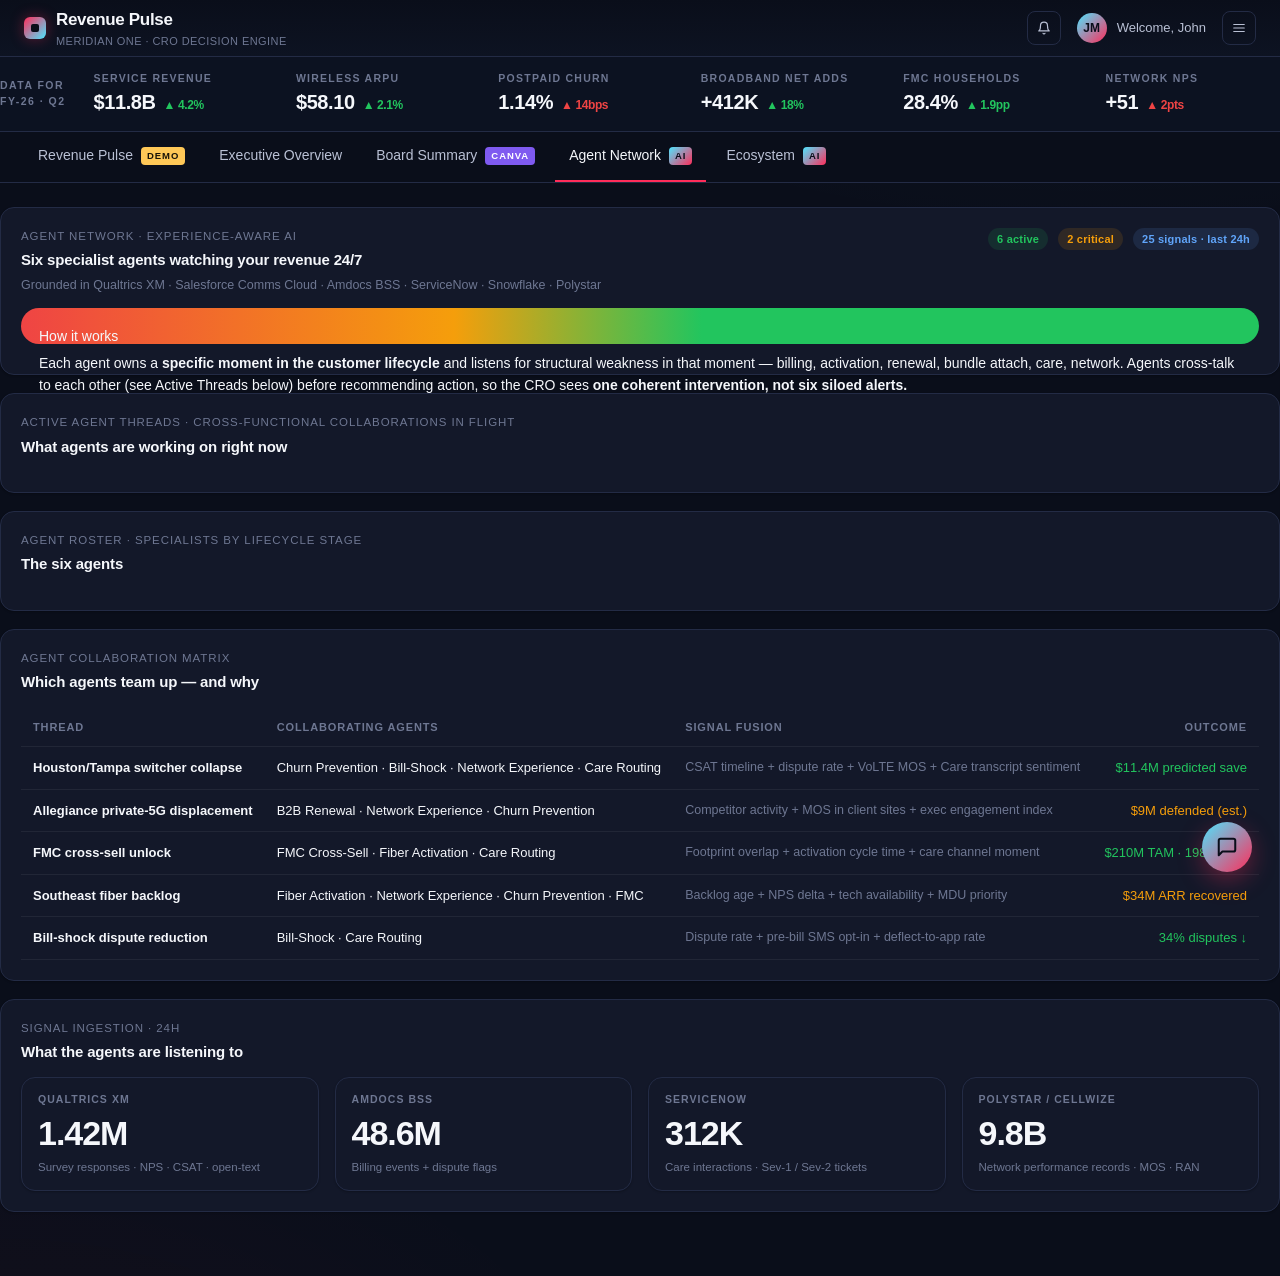
==== agent-network/index.html @ 5440bb15 "Initial commit — Meridian One Revenue Pulse" ====
<!doctype html>
<html lang="en">
<head>
  <meta charset="utf-8" />
  <meta name="viewport" content="width=device-width, initial-scale=1" />
  <title>Agent Network · Meridian One</title>
  <link rel="stylesheet" href="/assets/app.css" />
</head>
<body>
  <div id="__nav__"></div>

  <main class="shell page stack">

    <!-- ============ HERO ============ -->
    <section class="panel">
      <div class="panel-head">
        <div>
          <div class="sub">Agent Network · Experience-Aware AI</div>
          <h3>Six specialist agents watching your revenue 24/7</h3>
          <div class="muted mt-4" style="font-size:12.5px;">Grounded in Qualtrics XM · Salesforce Comms Cloud · Amdocs BSS · ServiceNow · Snowflake · Polystar</div>
        </div>
        <div class="row gap-10">
          <span class="pill pill-good">6 active</span>
          <span class="pill pill-warn">2 critical</span>
          <span class="pill pill-info">25 signals · last 24h</span>
        </div>
      </div>
      <div class="forecast-band" style="padding: 18px; margin-top: 12px;">
        <div class="sub" style="margin-bottom: 6px;">How it works</div>
        <div style="font-size: 14px; line-height: 1.55;">
          Each agent owns a <strong>specific moment in the customer lifecycle</strong> and listens for structural weakness in that moment — billing, activation, renewal, bundle attach, care, network. Agents cross-talk to each other (see Active Threads below) before recommending action, so the CRO sees <strong>one coherent intervention, not six siloed alerts.</strong>
        </div>
      </div>
    </section>

    <!-- ============ ACTIVE THREADS ============ -->
    <section class="panel">
      <div class="panel-head">
        <div><div class="sub">Active Agent Threads · Cross-functional collaborations in flight</div><h3>What agents are working on right now</h3></div>
      </div>
      <div class="stack" id="threads"></div>
    </section>

    <!-- ============ AGENT ROSTER ============ -->
    <section class="panel">
      <div class="panel-head">
        <div><div class="sub">Agent Roster · Specialists by lifecycle stage</div><h3>The six agents</h3></div>
      </div>
      <div class="grid grid-2" id="agent-roster"></div>
    </section>

    <!-- ============ COLLAB MATRIX ============ -->
    <section class="panel">
      <div class="panel-head">
        <div><div class="sub">Agent Collaboration Matrix</div><h3>Which agents team up — and why</h3></div>
      </div>
      <table class="tbl">
        <thead><tr><th>Thread</th><th>Collaborating Agents</th><th>Signal Fusion</th><th class="right">Outcome</th></tr></thead>
        <tbody>
          <tr>
            <td class="strong">Houston/Tampa switcher collapse</td>
            <td>Churn Prevention · Bill-Shock · Network Experience · Care Routing</td>
            <td class="muted" style="font-size:12.5px;">CSAT timeline + dispute rate + VoLTE MOS + Care transcript sentiment</td>
            <td class="right good mono">$11.4M predicted save</td>
          </tr>
          <tr>
            <td class="strong">Allegiance private-5G displacement</td>
            <td>B2B Renewal · Network Experience · Churn Prevention</td>
            <td class="muted" style="font-size:12.5px;">Competitor activity + MOS in client sites + exec engagement index</td>
            <td class="right warn mono">$9M defended (est.)</td>
          </tr>
          <tr>
            <td class="strong">FMC cross-sell unlock</td>
            <td>FMC Cross-Sell · Fiber Activation · Care Routing</td>
            <td class="muted" style="font-size:12.5px;">Footprint overlap + activation cycle time + care channel moment</td>
            <td class="right good mono">$210M TAM · 198K adds</td>
          </tr>
          <tr>
            <td class="strong">Southeast fiber backlog</td>
            <td>Fiber Activation · Network Experience · Churn Prevention · FMC</td>
            <td class="muted" style="font-size:12.5px;">Backlog age + NPS delta + tech availability + MDU priority</td>
            <td class="right warn mono">$34M ARR recovered</td>
          </tr>
          <tr>
            <td class="strong">Bill-shock dispute reduction</td>
            <td>Bill-Shock · Care Routing</td>
            <td class="muted" style="font-size:12.5px;">Dispute rate + pre-bill SMS opt-in + deflect-to-app rate</td>
            <td class="right good mono">34% disputes ↓</td>
          </tr>
        </tbody>
      </table>
    </section>

    <!-- ============ SIGNAL INGESTION ============ -->
    <section class="panel">
      <div class="panel-head">
        <div><div class="sub">Signal Ingestion · 24h</div><h3>What the agents are listening to</h3></div>
      </div>
      <div class="grid grid-4">
        <div class="panel dense hollow" style="border:1px solid var(--brand-hairline);">
          <div class="muted uc" style="font-size:10.5px;">Qualtrics XM</div>
          <div class="big mono">1.42M</div>
          <div class="muted" style="font-size:11.5px;">Survey responses · NPS · CSAT · open-text</div>
        </div>
        <div class="panel dense hollow" style="border:1px solid var(--brand-hairline);">
          <div class="muted uc" style="font-size:10.5px;">Amdocs BSS</div>
          <div class="big mono">48.6M</div>
          <div class="muted" style="font-size:11.5px;">Billing events + dispute flags</div>
        </div>
        <div class="panel dense hollow" style="border:1px solid var(--brand-hairline);">
          <div class="muted uc" style="font-size:10.5px;">ServiceNow</div>
          <div class="big mono">312K</div>
          <div class="muted" style="font-size:11.5px;">Care interactions · Sev-1 / Sev-2 tickets</div>
        </div>
        <div class="panel dense hollow" style="border:1px solid var(--brand-hairline);">
          <div class="muted uc" style="font-size:10.5px;">Polystar / Cellwize</div>
          <div class="big mono">9.8B</div>
          <div class="muted" style="font-size:11.5px;">Network performance records · MOS · RAN</div>
        </div>
      </div>
    </section>

  </main>

  <script src="/assets/data.js"></script>
  <script src="/assets/charts.js"></script>
  <script src="/assets/nav.js"></script>
  <script src="/assets/agent-network.js"></script>
</body>
</html>
---- assets/app.css ----
/* ============================================================
   Meridian One · Revenue Pulse
   Telco CRO Decision Engine — Design System
   ============================================================ */

:root {
  /* Brand canvas */
  --brand-black:      #07090F;
  --brand-bg:         #0A0E1A;
  --brand-surface:    #131829;
  --brand-elevated:   #1B2238;
  --brand-hairline:   #232B45;
  --brand-divider:    rgba(255,255,255,0.06);

  /* Brand marks */
  --brand-primary:    #FF2D5A;   /* signal coral — premium telco */
  --brand-primary-2:  #FF688A;
  --brand-accent:     #4DE5FF;   /* network cyan */
  --brand-accent-2:   #00B4D8;
  --brand-gold:       #FFC857;

  /* Text */
  --text-hi:          #F5F7FB;
  --text-md:          #B9C0D4;
  --text-lo:          #6E7792;
  --text-mute:        #4A5272;

  /* Status */
  --status-good:      #22C55E;
  --status-good-bg:   rgba(34,197,94,0.12);
  --status-warn:      #F59E0B;
  --status-warn-bg:   rgba(245,158,11,0.12);
  --status-bad:       #EF4444;
  --status-bad-bg:    rgba(239,68,68,0.12);
  --status-info:      #60A5FA;
  --status-info-bg:   rgba(96,165,250,0.12);

  /* Segment colors */
  --seg-postpaid:     #4DE5FF;
  --seg-prepaid:      #A78BFA;
  --seg-home:         #FFC857;
  --seg-business:     #FF2D5A;

  --radius-sm: 6px;
  --radius-md: 10px;
  --radius-lg: 14px;
  --radius-xl: 18px;

  --shadow-sm: 0 1px 2px rgba(0,0,0,0.25);
  --shadow-md: 0 6px 18px rgba(0,0,0,0.35);
  --shadow-lg: 0 14px 40px rgba(0,0,0,0.45);
}

* { box-sizing: border-box; }

html, body {
  margin: 0; padding: 0;
  font-family: "Inter", -apple-system, BlinkMacSystemFont, "Segoe UI", Roboto, "Helvetica Neue", Arial, sans-serif;
  background: var(--brand-bg);
  color: var(--text-hi);
  font-size: 14px;
  line-height: 1.5;
  -webkit-font-smoothing: antialiased;
  min-height: 100vh;
}

body {
  background:
    radial-gradient(1200px 600px at 85% -10%, rgba(77,229,255,0.05), transparent 60%),
    radial-gradient(1000px 500px at 0% 110%, rgba(255,45,90,0.04), transparent 60%),
    var(--brand-bg);
}

a { color: inherit; text-decoration: none; }
button { font: inherit; cursor: pointer; }

/* Layout shell */
.shell        { max-width: 1400px; margin: 0 auto; padding: 0 24px; }
.page         { padding: 24px 0 64px; }
.stack        { display: flex; flex-direction: column; gap: 18px; }
.row          { display: flex; align-items: center; gap: 12px; }
.row-between  { display: flex; align-items: center; justify-content: space-between; gap: 16px; }
.grid         { display: grid; gap: 16px; }
.grid-2       { grid-template-columns: repeat(2, minmax(0,1fr)); }
.grid-3       { grid-template-columns: repeat(3, minmax(0,1fr)); }
.grid-4       { grid-template-columns: repeat(4, minmax(0,1fr)); }
.grid-6       { grid-template-columns: repeat(6, minmax(0,1fr)); }
@media (max-width: 1100px) {
  .grid-4, .grid-6 { grid-template-columns: repeat(3, minmax(0,1fr)); }
  .grid-3          { grid-template-columns: repeat(2, minmax(0,1fr)); }
}
@media (max-width: 720px) {
  .grid-2, .grid-3, .grid-4, .grid-6 { grid-template-columns: 1fr; }
}

/* Top nav */
.topbar {
  background: linear-gradient(180deg, #0A0E1A 0%, #0D1322 100%);
  border-bottom: 1px solid var(--brand-hairline);
  position: sticky; top: 0; z-index: 20;
}
.topbar-inner { display: flex; align-items: center; gap: 16px; height: 56px; }
.brand-mark {
  display: inline-flex; align-items: center; gap: 10px;
  font-weight: 700; letter-spacing: -0.02em;
  color: var(--text-hi); font-size: 17px;
}
.brand-mark .dot {
  width: 22px; height: 22px; border-radius: 6px;
  background: linear-gradient(135deg, var(--brand-primary) 0%, var(--brand-accent) 100%);
  display: inline-flex; align-items: center; justify-content: center;
  box-shadow: 0 0 14px rgba(255,45,90,0.35);
}
.brand-mark .dot::after {
  content: ""; width: 8px; height: 8px; border-radius: 2px; background: var(--brand-bg);
}
.brand-mark small {
  display: block; color: var(--text-lo); font-weight: 500; font-size: 11px; letter-spacing: 0.04em; text-transform: uppercase;
}
.nav-spacer { flex: 1; }
.nav-icon {
  width: 34px; height: 34px; display: inline-flex; align-items: center; justify-content: center;
  border-radius: 8px; color: var(--text-md); background: transparent; border: 1px solid var(--brand-hairline);
}
.nav-icon:hover { background: rgba(255,255,255,0.04); color: var(--text-hi); }
.nav-user { display: flex; align-items: center; gap: 10px; color: var(--text-md); font-size: 13px; }
.nav-user .avatar {
  width: 30px; height: 30px; border-radius: 50%;
  background: linear-gradient(135deg, var(--brand-accent), var(--brand-primary));
  display: inline-flex; align-items: center; justify-content: center;
  color: #0A0E1A; font-weight: 700; font-size: 12px;
}

/* KPI ribbon */
.kpi-ribbon {
  background: #0C1221;
  border-bottom: 1px solid var(--brand-hairline);
}
.kpi-ribbon-inner {
  display: grid; grid-template-columns: auto repeat(6, 1fr); gap: 28px;
  align-items: center; padding: 14px 0;
}
.kpi-label-anchor {
  color: var(--text-lo); font-size: 10.5px; text-transform: uppercase; letter-spacing: 0.14em;
  font-weight: 600;
}
.kpi-cell .k-lbl {
  color: var(--text-lo); font-size: 10.5px; text-transform: uppercase; letter-spacing: 0.12em; font-weight: 600;
}
.kpi-cell .k-val {
  font-size: 20px; font-weight: 700; color: var(--text-hi); letter-spacing: -0.02em; display: flex; gap: 8px; align-items: baseline;
}
.k-delta {
  font-size: 12px; font-weight: 600;
}
.k-delta.up   { color: var(--status-good); }
.k-delta.down { color: var(--status-bad); }
.k-delta.flat { color: var(--text-lo); }
@media (max-width: 1100px) {
  .kpi-ribbon-inner { grid-template-columns: repeat(3, 1fr); }
  .kpi-label-anchor { display: none; }
}

/* Primary tabs */
.tabbar {
  background: var(--brand-bg);
  border-bottom: 1px solid var(--brand-hairline);
}
.tabbar-inner { display: flex; gap: 6px; align-items: center; height: 50px; }
.tabbar a {
  display: inline-flex; align-items: center; gap: 8px; padding: 0 14px; height: 50px;
  color: var(--text-md); font-size: 14px; font-weight: 500;
  border-bottom: 2px solid transparent;
}
.tabbar a.active { color: var(--text-hi); border-bottom-color: var(--brand-primary); }
.tabbar a:hover { color: var(--text-hi); }
.tabbar .tag {
  font-size: 9.5px; font-weight: 700; letter-spacing: 0.1em; padding: 2px 6px; border-radius: 4px;
  text-transform: uppercase;
}
.tag-demo  { background: var(--brand-gold); color: #1A1408; }
.tag-ai    { background: linear-gradient(135deg, var(--brand-accent), var(--brand-primary)); color: #0A0E1A; }
.tag-canva { background: #7F5AF0; color: #fff; }

/* Sub-tabs */
.subtabs {
  display: flex; gap: 22px; align-items: center; padding: 18px 0 6px;
  border-bottom: 1px solid var(--brand-divider); margin-bottom: 24px;
}
.subtabs a {
  color: var(--text-lo); font-size: 14px; font-weight: 500; padding: 6px 0;
  border-bottom: 2px solid transparent; position: relative; top: 1px;
}
.subtabs a.active {
  color: var(--text-hi); border-bottom-color: var(--brand-primary); font-weight: 600;
}
.subtabs a:hover { color: var(--text-hi); }

/* Panel / Card */
.panel {
  background: var(--brand-surface);
  border: 1px solid var(--brand-hairline);
  border-radius: var(--radius-lg);
  padding: 20px;
  box-shadow: var(--shadow-sm);
}
.panel.dense   { padding: 14px 16px; }
.panel.hollow  { background: transparent; }
.panel-head {
  display: flex; align-items: flex-start; justify-content: space-between; gap: 12px; margin-bottom: 14px;
}
.panel-head h3 {
  font-size: 15px; font-weight: 600; margin: 0; color: var(--text-hi); letter-spacing: -0.01em;
}
.panel-head .sub {
  display: block; color: var(--text-lo); font-size: 11.5px; font-weight: 500;
  letter-spacing: 0.08em; text-transform: uppercase; margin-bottom: 4px;
}
.panel-head .eyebrow {
  color: var(--brand-accent); font-size: 11px; font-weight: 600;
  letter-spacing: 0.12em; text-transform: uppercase;
}
.pill {
  display: inline-flex; align-items: center; gap: 6px; padding: 3px 9px; border-radius: 999px;
  font-size: 11px; font-weight: 600; letter-spacing: 0.02em;
}
.pill-good { background: var(--status-good-bg); color: var(--status-good); }
.pill-warn { background: var(--status-warn-bg); color: var(--status-warn); }
.pill-bad  { background: var(--status-bad-bg);  color: var(--status-bad); }
.pill-info { background: var(--status-info-bg); color: var(--status-info); }

h1, h2, h3, h4 { margin: 0; }
h1 { font-size: 26px; letter-spacing: -0.02em; }
h2 { font-size: 18px; letter-spacing: -0.01em; }
.section-title {
  font-size: 20px; font-weight: 600; letter-spacing: -0.01em; margin: 8px 0 14px;
}
.muted     { color: var(--text-lo); }
.dim       { color: var(--text-md); }
.strong    { color: var(--text-hi); font-weight: 600; }
.mono      { font-feature-settings: "tnum"; font-variant-numeric: tabular-nums; }
.big       { font-size: 34px; font-weight: 700; letter-spacing: -0.03em; }
.xlarge    { font-size: 48px; font-weight: 700; letter-spacing: -0.03em; }

.good { color: var(--status-good); }
.warn { color: var(--status-warn); }
.bad  { color: var(--status-bad); }
.primary-c { color: var(--brand-primary); }
.accent-c  { color: var(--brand-accent); }

/* Headline forecast block */
.forecast-hero {
  background: linear-gradient(180deg, #0E1526 0%, #0A0F1D 100%);
  border: 1px solid var(--brand-hairline);
  border-radius: var(--radius-xl);
  padding: 24px 28px;
  position: relative;
  overflow: hidden;
}
.forecast-hero::before {
  content: ""; position: absolute; inset: 0;
  background:
    radial-gradient(500px 300px at 90% 0%, rgba(77,229,255,0.09), transparent 70%),
    radial-gradient(400px 250px at 10% 100%, rgba(255,45,90,0.06), transparent 70%);
  pointer-events: none;
}
.forecast-band {
  height: 10px; border-radius: 999px;
  background: linear-gradient(90deg, #EF4444 0%, #F59E0B 35%, #22C55E 55%, #22C55E 100%);
  position: relative;
  margin: 18px 0 10px;
}
.forecast-marker {
  position: absolute; top: -6px; width: 4px; height: 22px; border-radius: 2px;
  background: var(--brand-gold); box-shadow: 0 0 10px rgba(255,200,87,0.7);
}
.forecast-marker.target { background: #fff; box-shadow: 0 0 8px rgba(255,255,255,0.5); }

.gauge {
  --val: 78;
  width: 130px; height: 74px; position: relative;
}
.gauge svg { width: 100%; height: 100%; }
.gauge-val {
  position: absolute; inset: 0; display: flex; flex-direction: column; align-items: center; justify-content: flex-end;
  padding-bottom: 2px;
}
.gauge-val .v { font-size: 26px; font-weight: 700; letter-spacing: -0.02em; }

/* AI analysis callout */
.ai-callout {
  background: linear-gradient(180deg, rgba(255,200,87,0.06) 0%, rgba(255,200,87,0.02) 100%);
  border: 1px solid rgba(255,200,87,0.22);
  border-radius: var(--radius-md); padding: 14px 18px;
}
.ai-callout .badge {
  display: inline-flex; gap: 6px; align-items: center; font-size: 11px; font-weight: 700;
  color: var(--brand-gold); letter-spacing: 0.12em; text-transform: uppercase;
  margin-bottom: 6px;
}

/* Exposure breakdown */
.exposure-bar { display: flex; height: 14px; border-radius: 8px; overflow: hidden; background: #0B1020; }
.exposure-bar > div { height: 100%; }
.exposure-legend { display: flex; gap: 18px; flex-wrap: wrap; margin-top: 10px; color: var(--text-md); font-size: 12.5px; }
.legend-dot { display: inline-block; width: 10px; height: 10px; border-radius: 3px; margin-right: 6px; vertical-align: middle; }

/* Tables */
table.tbl {
  width: 100%; border-collapse: collapse; font-size: 13px;
}
table.tbl th, table.tbl td {
  padding: 11px 12px; text-align: left; border-bottom: 1px solid var(--brand-divider);
}
table.tbl th {
  color: var(--text-lo); font-weight: 600; font-size: 11px; text-transform: uppercase; letter-spacing: 0.08em;
  background: transparent;
}
table.tbl tr:hover td { background: rgba(255,255,255,0.02); }
table.tbl td.strong { color: var(--text-hi); font-weight: 600; }
table.tbl td.right, table.tbl th.right { text-align: right; }

/* Chips & scores */
.score {
  width: 38px; height: 26px; border-radius: 6px; display: inline-flex; align-items: center; justify-content: center;
  font-weight: 700; font-size: 12px;
}
.score.hi  { background: rgba(34,197,94,0.14);  color: var(--status-good); }
.score.md  { background: rgba(245,158,11,0.14); color: var(--status-warn); }
.score.lo  { background: rgba(239,68,68,0.14);  color: var(--status-bad); }

/* Attention strip */
.attn {
  border-left: 3px solid var(--brand-gold);
  background: linear-gradient(90deg, rgba(255,200,87,0.08) 0%, rgba(255,200,87,0.01) 100%);
  padding: 12px 14px; border-radius: 0 8px 8px 0; margin-top: 14px;
  font-size: 13px; color: var(--text-md);
}
.attn.bad  { border-color: var(--status-bad); background: linear-gradient(90deg, rgba(239,68,68,0.08), rgba(239,68,68,0.01)); }
.attn.good { border-color: var(--status-good); background: linear-gradient(90deg, rgba(34,197,94,0.08), rgba(34,197,94,0.01)); }

.attn-title { font-weight: 700; color: var(--text-hi); margin-right: 6px; text-transform: uppercase; font-size: 11px; letter-spacing: 0.12em; }

/* Value chain pills */
.chain {
  display: grid; grid-template-columns: repeat(8, 1fr); gap: 8px;
}
.chain-node {
  background: var(--brand-elevated); border: 1px solid var(--brand-hairline);
  border-radius: var(--radius-md); padding: 12px; position: relative;
}
.chain-node .stage { font-size: 10.5px; font-weight: 700; letter-spacing: 0.12em; text-transform: uppercase; color: var(--text-lo); margin-bottom: 4px; }
.chain-node .score-num { font-size: 18px; font-weight: 700; letter-spacing: -0.02em; }
.chain-node.critical { border-color: rgba(239,68,68,0.6); background: linear-gradient(180deg, rgba(239,68,68,0.08), var(--brand-elevated)); }
.chain-node.warn     { border-color: rgba(245,158,11,0.5); background: linear-gradient(180deg, rgba(245,158,11,0.06), var(--brand-elevated)); }
@media (max-width: 1100px) { .chain { grid-template-columns: repeat(4, 1fr); } }

/* Agent cards */
.agent-card {
  background: var(--brand-surface); border: 1px solid var(--brand-hairline);
  border-radius: var(--radius-md); padding: 16px; display: flex; flex-direction: column; gap: 10px;
}
.agent-card .meta { display: flex; gap: 10px; align-items: center; font-size: 11px; color: var(--text-lo); }
.agent-card h4 { font-size: 14px; font-weight: 600; margin: 0; }
.agent-card .body { color: var(--text-md); font-size: 13px; }
.agent-card .action {
  background: rgba(77,229,255,0.05); border: 1px dashed rgba(77,229,255,0.3); padding: 10px 12px;
  border-radius: 8px; color: var(--text-hi); font-size: 12.5px;
}
.agent-card .risk {
  display: flex; gap: 10px; font-weight: 700; font-size: 13px;
  color: var(--brand-gold);
}

/* Segment chips */
.seg { display: inline-block; padding: 2px 8px; border-radius: 6px; font-size: 11px; font-weight: 600; }
.seg-postpaid { background: rgba(77,229,255,0.15);  color: var(--seg-postpaid); }
.seg-prepaid  { background: rgba(167,139,250,0.15); color: var(--seg-prepaid); }
.seg-home     { background: rgba(255,200,87,0.15);  color: var(--seg-home); }
.seg-biz      { background: rgba(255,45,90,0.15);   color: var(--seg-business); }

/* Simulator */
.sim-row { display: flex; align-items: center; gap: 14px; padding: 10px 0; border-bottom: 1px solid var(--brand-divider); }
.sim-row label { width: 150px; color: var(--text-md); font-size: 13px; }
.sim-row .val { width: 80px; text-align: right; color: var(--text-hi); font-weight: 700; }
.sim-row input[type="range"] { flex: 1; accent-color: var(--brand-primary); }
.sim-total {
  background: linear-gradient(135deg, rgba(77,229,255,0.12), rgba(255,45,90,0.12));
  border: 1px solid rgba(77,229,255,0.3); padding: 16px; border-radius: 12px; margin-top: 12px;
}

/* Board summary box */
.board-metric {
  background: var(--brand-elevated); border: 1px solid var(--brand-hairline);
  border-radius: var(--radius-md); padding: 14px 16px;
}
.board-metric .v { font-size: 24px; font-weight: 700; letter-spacing: -0.02em; }
.board-metric .l { font-size: 11px; color: var(--text-lo); text-transform: uppercase; letter-spacing: 0.08em; }
.board-metric .d { font-size: 12px; color: var(--text-md); margin-top: 2px; }

/* Footer chat bubble style */
.chat-fab {
  position: fixed; right: 28px; bottom: 28px; width: 50px; height: 50px; border-radius: 50%;
  background: linear-gradient(135deg, var(--brand-accent), var(--brand-primary));
  display: inline-flex; align-items: center; justify-content: center; color: #0A0E1A;
  box-shadow: 0 8px 24px rgba(255,45,90,0.35); z-index: 30; border: none;
}

/* Hex score tile (segment heatmap) */
.heat {
  display: inline-flex; align-items: center; justify-content: center; width: 44px; height: 28px; border-radius: 6px;
  font-weight: 700; font-size: 12px;
}

/* Utilities */
.gap-6  { gap: 6px;  }
.gap-10 { gap: 10px; }
.gap-14 { gap: 14px; }
.mt-4   { margin-top: 4px; }
.mt-8   { margin-top: 8px; }
.mt-12  { margin-top: 12px; }
.mt-16  { margin-top: 16px; }
.mt-24  { margin-top: 24px; }
.mb-0   { margin-bottom: 0; }
.flex-1 { flex: 1; }
.tar    { text-align: right; }
.uc     { text-transform: uppercase; letter-spacing: 0.1em; font-size: 11px; font-weight: 600; }

/* Misc */
hr.divider { border: none; border-top: 1px solid var(--brand-divider); margin: 18px 0; }

/* Icons (inline svg wrapper) */
.icon { width: 14px; height: 14px; display: inline-block; vertical-align: -2px; }

/* Chart containers */
.chart-wrap { width: 100%; height: 240px; position: relative; }
.chart-wrap svg { width: 100%; height: 100%; display: block; overflow: visible; }

.bar-list .bar-row { display: grid; grid-template-columns: 180px 1fr 80px; align-items: center; gap: 14px; padding: 6px 0; }
.bar-list .bar-row .bar-bg { height: 10px; background: #0B1020; border-radius: 6px; overflow: hidden; }
.bar-list .bar-row .bar-fg { height: 100%; border-radius: 6px; background: linear-gradient(90deg, var(--brand-primary), var(--brand-accent)); }

/* Ecosystem diagram */
.eco-tier {
  background: var(--brand-elevated); border: 1px solid var(--brand-hairline);
  border-radius: var(--radius-md); padding: 16px;
}
.eco-tier h4 { font-size: 11px; color: var(--text-lo); letter-spacing: 0.12em; text-transform: uppercase; margin-bottom: 10px; font-weight: 700; }
.eco-chip {
  background: #0B1020; border: 1px solid var(--brand-hairline); padding: 8px 10px; border-radius: 8px;
  font-size: 12.5px; color: var(--text-md);
}
.eco-chip .t { display: block; color: var(--text-hi); font-weight: 600; font-size: 13px; }

/* Watch list risk cell */
.risk-tile {
  display: inline-flex; flex-direction: column; align-items: center; justify-content: center;
  width: 48px; height: 48px; border-radius: 10px; font-weight: 800; font-size: 16px;
}
.risk-tile.lo  { background: rgba(34,197,94,0.14);  color: var(--status-good); }
.risk-tile.md  { background: rgba(245,158,11,0.14); color: var(--status-warn); }
.risk-tile.hi  { background: rgba(239,68,68,0.14);  color: var(--status-bad); }

/* Action pills for status */
.astat { font-size: 11px; font-weight: 700; text-transform: uppercase; letter-spacing: 0.1em; padding: 3px 8px; border-radius: 6px; }
.astat.inprog  { background: var(--status-info-bg);  color: var(--status-info); }
.astat.notstart{ background: rgba(255,255,255,0.06); color: var(--text-md); }
.astat.blocked { background: var(--status-bad-bg);   color: var(--status-bad); }
.astat.done    { background: var(--status-good-bg);  color: var(--status-good); }

/* Agent network threads */
.thread {
  padding: 10px 12px; border-radius: 10px; background: var(--brand-elevated);
  border: 1px solid var(--brand-hairline); margin-bottom: 8px; cursor: pointer;
}
.thread:hover { border-color: rgba(77,229,255,0.4); }
.thread.active { border-color: var(--brand-primary); background: linear-gradient(180deg, rgba(255,45,90,0.06), var(--brand-elevated)); }
.thread .t { font-weight: 600; color: var(--text-hi); font-size: 13px; }
.thread .m { font-size: 11px; color: var(--text-lo); margin-top: 2px; }
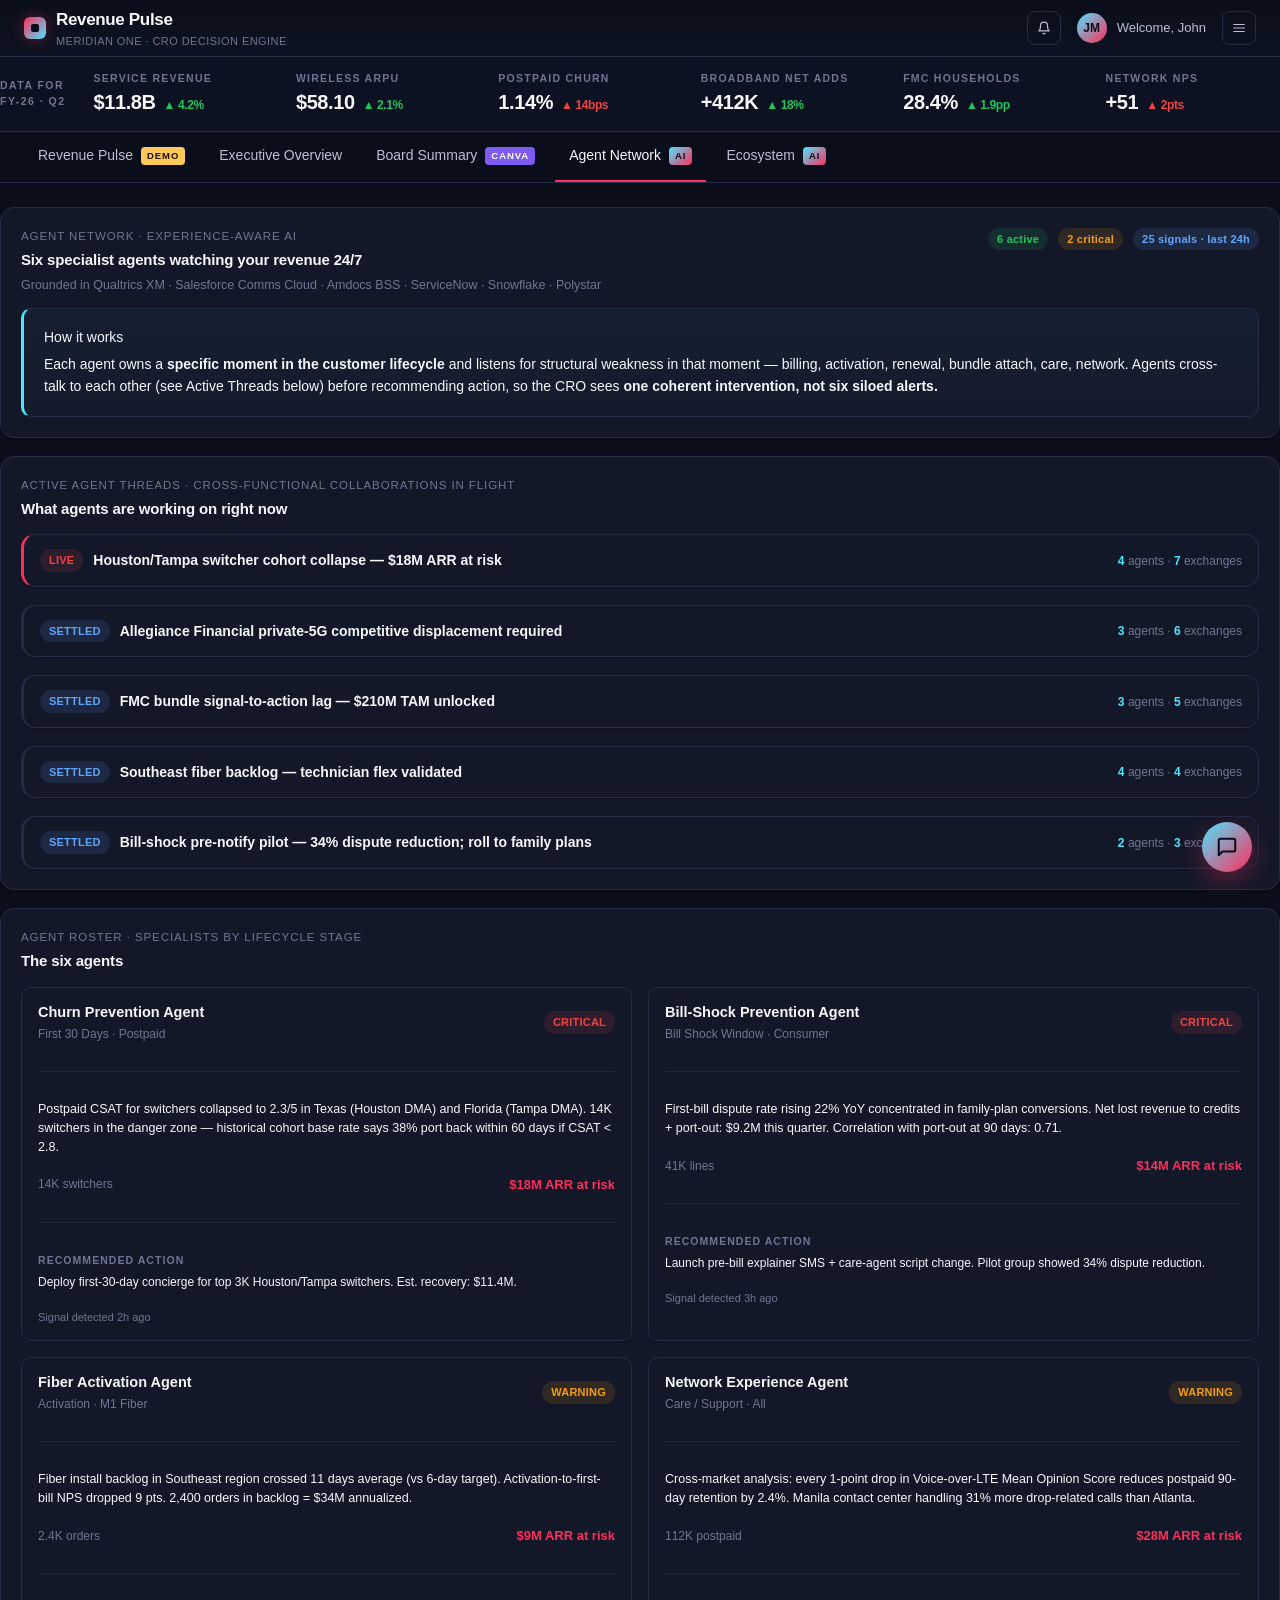
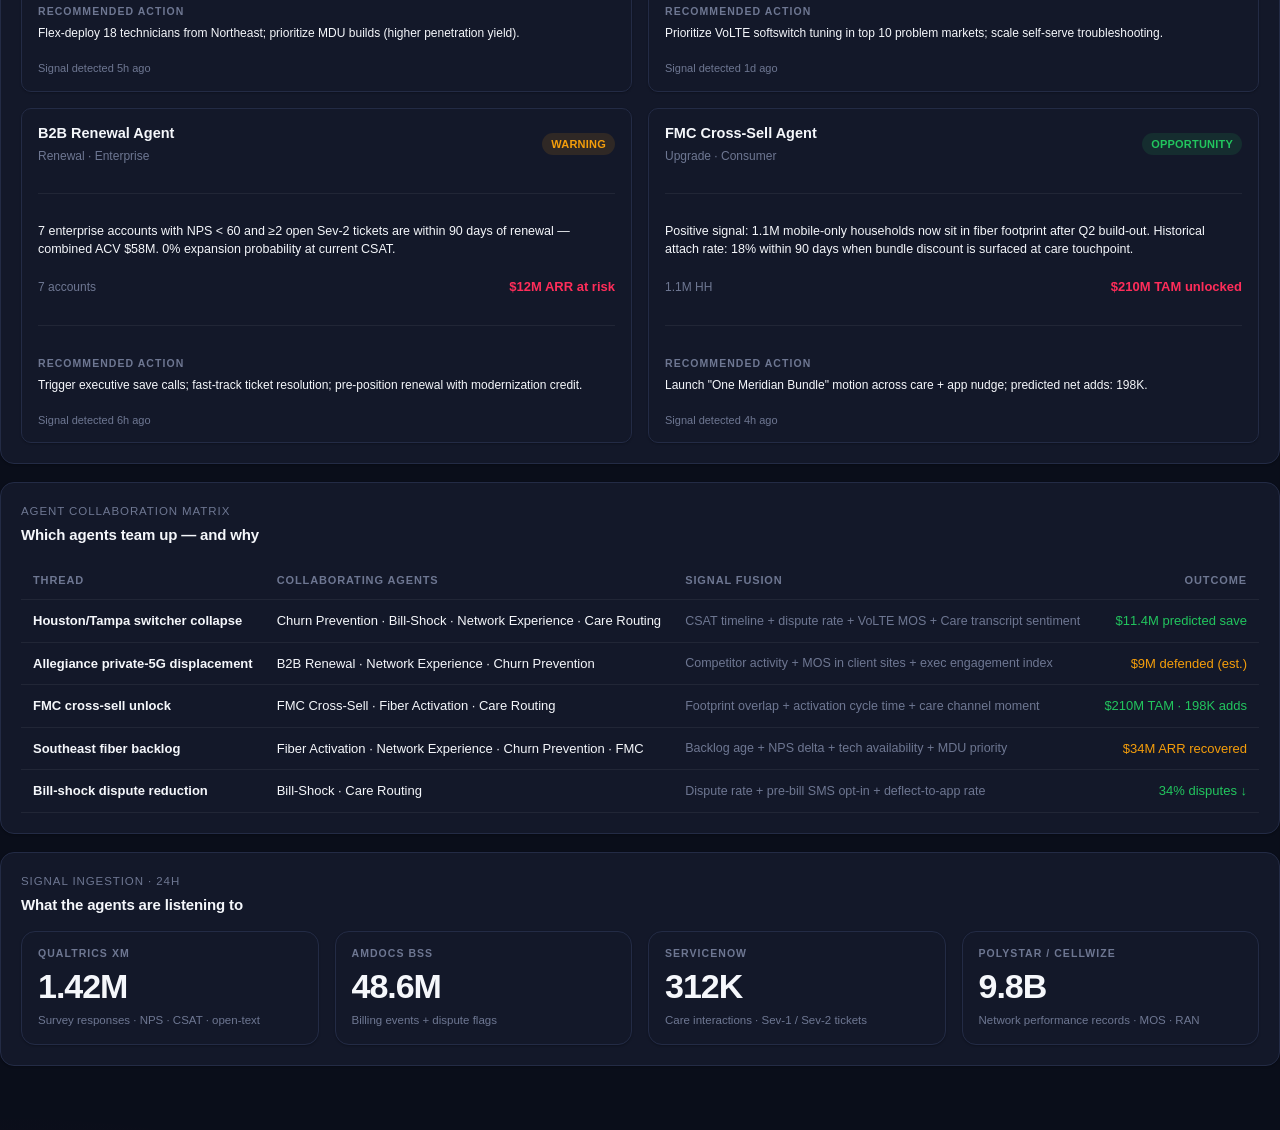
==== commit eb054313: "Fix alignment: chart overflow, radar labels, intro banners, chart legends" ====
--- a/agent-network/index.html
+++ b/agent-network/index.html
@@ -25,7 +25,7 @@
           <span class="pill pill-info">25 signals · last 24h</span>
         </div>
       </div>
-      <div class="forecast-band" style="padding: 18px; margin-top: 12px;">
+      <div class="intro-band" style="margin-top: 12px;">
         <div class="sub" style="margin-bottom: 6px;">How it works</div>
         <div style="font-size: 14px; line-height: 1.55;">
           Each agent owns a <strong>specific moment in the customer lifecycle</strong> and listens for structural weakness in that moment — billing, activation, renewal, bundle attach, care, network. Agents cross-talk to each other (see Active Threads below) before recommending action, so the CRO sees <strong>one coherent intervention, not six siloed alerts.</strong>
--- a/assets/app.css
+++ b/assets/app.css
@@ -270,6 +270,13 @@
   position: relative;
   margin: 18px 0 10px;
 }
+.intro-band {
+  padding: 18px 20px;
+  background: linear-gradient(180deg, rgba(77,229,255,0.04), rgba(77,229,255,0.01));
+  border: 1px solid var(--brand-hairline);
+  border-left: 3px solid var(--brand-accent);
+  border-radius: 10px;
+}
 .forecast-marker {
   position: absolute; top: -6px; width: 4px; height: 22px; border-radius: 2px;
   background: var(--brand-gold); box-shadow: 0 0 10px rgba(255,200,87,0.7);
@@ -304,6 +311,11 @@
 .exposure-bar > div { height: 100%; }
 .exposure-legend { display: flex; gap: 18px; flex-wrap: wrap; margin-top: 10px; color: var(--text-md); font-size: 12.5px; }
 .legend-dot { display: inline-block; width: 10px; height: 10px; border-radius: 3px; margin-right: 6px; vertical-align: middle; }
+
+/* Chart legend (series swatch + label) */
+.chart-legend { display: flex; gap: 16px; flex-wrap: wrap; margin-top: 8px; padding: 0 4px; color: var(--text-md); font-size: 12px; }
+.chart-legend .legend-item { display: inline-flex; align-items: center; gap: 6px; }
+.chart-legend .legend-swatch { display: inline-block; width: 10px; height: 10px; border-radius: 2px; }
 
 /* Tables */
 table.tbl {
@@ -434,7 +446,8 @@
 
 /* Chart containers */
 .chart-wrap { width: 100%; height: 240px; position: relative; }
-.chart-wrap svg { width: 100%; height: 100%; display: block; overflow: visible; }
+.chart-wrap svg { max-width: 100%; height: auto; display: block; }
+.chart-wrap { overflow: hidden; }
 
 .bar-list .bar-row { display: grid; grid-template-columns: 180px 1fr 80px; align-items: center; gap: 14px; padding: 6px 0; }
 .bar-list .bar-row .bar-bg { height: 10px; background: #0B1020; border-radius: 6px; overflow: hidden; }
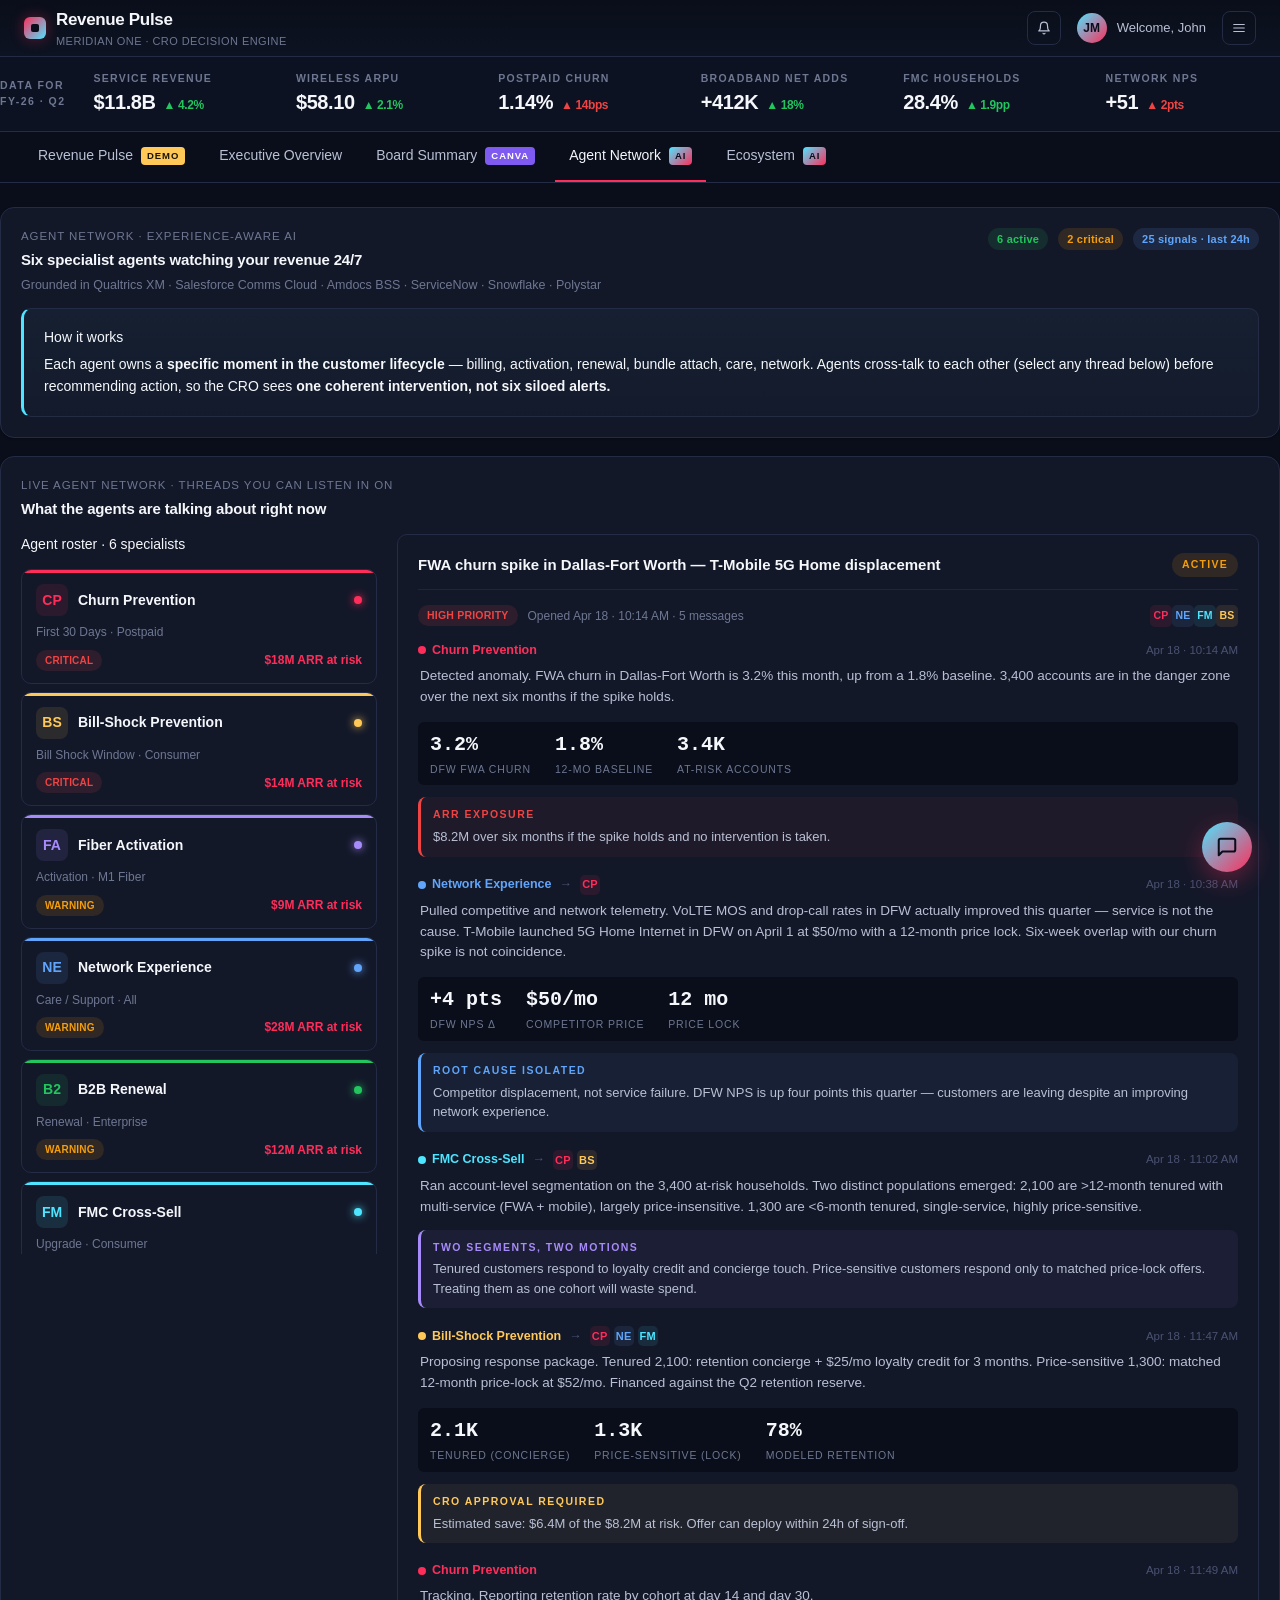
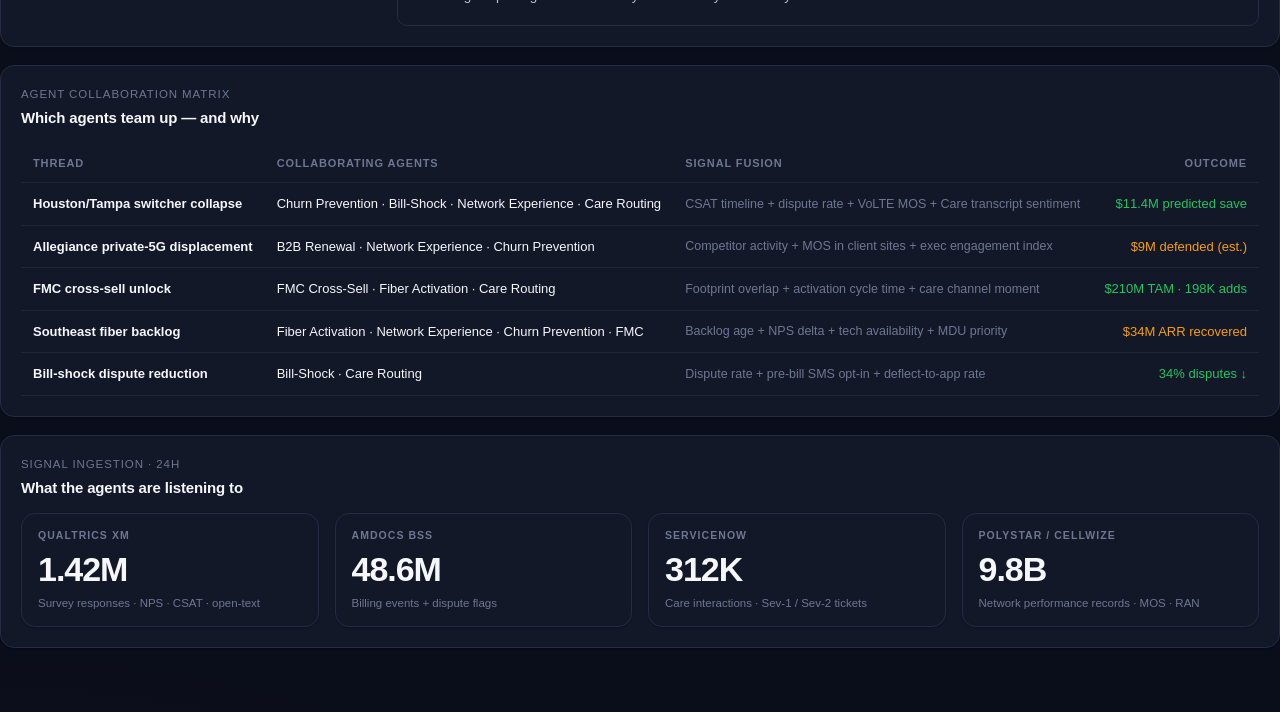
==== commit 6fbf0847: "Pass 2: Agent Network master-detail + mobile breakpoints (v=p2)" ====
--- a/agent-network/index.html
+++ b/agent-network/index.html
@@ -4,7 +4,7 @@
   <meta charset="utf-8" />
   <meta name="viewport" content="width=device-width, initial-scale=1" />
   <title>Agent Network · Meridian One</title>
-  <link rel="stylesheet" href="/assets/app.css" />
+  <link rel="stylesheet" href="/assets/app.css?v=p2" />
 </head>
 <body>
   <div id="__nav__"></div>
@@ -28,25 +28,28 @@
       <div class="intro-band" style="margin-top: 12px;">
         <div class="sub" style="margin-bottom: 6px;">How it works</div>
         <div style="font-size: 14px; line-height: 1.55;">
-          Each agent owns a <strong>specific moment in the customer lifecycle</strong> and listens for structural weakness in that moment — billing, activation, renewal, bundle attach, care, network. Agents cross-talk to each other (see Active Threads below) before recommending action, so the CRO sees <strong>one coherent intervention, not six siloed alerts.</strong>
+          Each agent owns a <strong>specific moment in the customer lifecycle</strong> — billing, activation, renewal, bundle attach, care, network. Agents cross-talk to each other (select any thread below) before recommending action, so the CRO sees <strong>one coherent intervention, not six siloed alerts.</strong>
         </div>
       </div>
     </section>
 
-    <!-- ============ ACTIVE THREADS ============ -->
+    <!-- ============ MASTER-DETAIL: roster + threads | conversation ============ -->
     <section class="panel">
       <div class="panel-head">
-        <div><div class="sub">Active Agent Threads · Cross-functional collaborations in flight</div><h3>What agents are working on right now</h3></div>
+        <div>
+          <div class="sub">Live Agent Network · Threads you can listen in on</div>
+          <h3>What the agents are talking about right now</h3>
+        </div>
       </div>
-      <div class="stack" id="threads"></div>
-    </section>
-
-    <!-- ============ AGENT ROSTER ============ -->
-    <section class="panel">
-      <div class="panel-head">
-        <div><div class="sub">Agent Roster · Specialists by lifecycle stage</div><h3>The six agents</h3></div>
+      <div class="master-detail" style="margin-top: 14px;">
+        <div class="master-list">
+          <div class="sub" style="margin-bottom: 6px;">Agent roster · 6 specialists</div>
+          <div id="agent-roster" class="stack" style="gap: 8px;"></div>
+          <div class="sub" style="margin-top: 14px; margin-bottom: 6px;">Active threads · cross-agent</div>
+          <div id="thread-list" class="stack" style="gap: 8px;"></div>
+        </div>
+        <div id="detail-panel" class="detail-panel"></div>
       </div>
-      <div class="grid grid-2" id="agent-roster"></div>
     </section>
 
     <!-- ============ COLLAB MATRIX ============ -->
@@ -54,41 +57,43 @@
       <div class="panel-head">
         <div><div class="sub">Agent Collaboration Matrix</div><h3>Which agents team up — and why</h3></div>
       </div>
-      <table class="tbl">
-        <thead><tr><th>Thread</th><th>Collaborating Agents</th><th>Signal Fusion</th><th class="right">Outcome</th></tr></thead>
-        <tbody>
-          <tr>
-            <td class="strong">Houston/Tampa switcher collapse</td>
-            <td>Churn Prevention · Bill-Shock · Network Experience · Care Routing</td>
-            <td class="muted" style="font-size:12.5px;">CSAT timeline + dispute rate + VoLTE MOS + Care transcript sentiment</td>
-            <td class="right good mono">$11.4M predicted save</td>
-          </tr>
-          <tr>
-            <td class="strong">Allegiance private-5G displacement</td>
-            <td>B2B Renewal · Network Experience · Churn Prevention</td>
-            <td class="muted" style="font-size:12.5px;">Competitor activity + MOS in client sites + exec engagement index</td>
-            <td class="right warn mono">$9M defended (est.)</td>
-          </tr>
-          <tr>
-            <td class="strong">FMC cross-sell unlock</td>
-            <td>FMC Cross-Sell · Fiber Activation · Care Routing</td>
-            <td class="muted" style="font-size:12.5px;">Footprint overlap + activation cycle time + care channel moment</td>
-            <td class="right good mono">$210M TAM · 198K adds</td>
-          </tr>
-          <tr>
-            <td class="strong">Southeast fiber backlog</td>
-            <td>Fiber Activation · Network Experience · Churn Prevention · FMC</td>
-            <td class="muted" style="font-size:12.5px;">Backlog age + NPS delta + tech availability + MDU priority</td>
-            <td class="right warn mono">$34M ARR recovered</td>
-          </tr>
-          <tr>
-            <td class="strong">Bill-shock dispute reduction</td>
-            <td>Bill-Shock · Care Routing</td>
-            <td class="muted" style="font-size:12.5px;">Dispute rate + pre-bill SMS opt-in + deflect-to-app rate</td>
-            <td class="right good mono">34% disputes ↓</td>
-          </tr>
-        </tbody>
-      </table>
+      <div class="tbl-scroll">
+        <table class="tbl">
+          <thead><tr><th>Thread</th><th>Collaborating Agents</th><th>Signal Fusion</th><th class="right">Outcome</th></tr></thead>
+          <tbody>
+            <tr>
+              <td class="strong">Houston/Tampa switcher collapse</td>
+              <td>Churn Prevention · Bill-Shock · Network Experience · Care Routing</td>
+              <td class="muted" style="font-size:12.5px;">CSAT timeline + dispute rate + VoLTE MOS + Care transcript sentiment</td>
+              <td class="right good mono">$11.4M predicted save</td>
+            </tr>
+            <tr>
+              <td class="strong">Allegiance private-5G displacement</td>
+              <td>B2B Renewal · Network Experience · Churn Prevention</td>
+              <td class="muted" style="font-size:12.5px;">Competitor activity + MOS in client sites + exec engagement index</td>
+              <td class="right warn mono">$9M defended (est.)</td>
+            </tr>
+            <tr>
+              <td class="strong">FMC cross-sell unlock</td>
+              <td>FMC Cross-Sell · Fiber Activation · Care Routing</td>
+              <td class="muted" style="font-size:12.5px;">Footprint overlap + activation cycle time + care channel moment</td>
+              <td class="right good mono">$210M TAM · 198K adds</td>
+            </tr>
+            <tr>
+              <td class="strong">Southeast fiber backlog</td>
+              <td>Fiber Activation · Network Experience · Churn Prevention · FMC</td>
+              <td class="muted" style="font-size:12.5px;">Backlog age + NPS delta + tech availability + MDU priority</td>
+              <td class="right warn mono">$34M ARR recovered</td>
+            </tr>
+            <tr>
+              <td class="strong">Bill-shock dispute reduction</td>
+              <td>Bill-Shock · Care Routing</td>
+              <td class="muted" style="font-size:12.5px;">Dispute rate + pre-bill SMS opt-in + deflect-to-app rate</td>
+              <td class="right good mono">34% disputes ↓</td>
+            </tr>
+          </tbody>
+        </table>
+      </div>
     </section>
 
     <!-- ============ SIGNAL INGESTION ============ -->
@@ -122,9 +127,9 @@
 
   </main>
 
-  <script src="/assets/data.js"></script>
-  <script src="/assets/charts.js"></script>
-  <script src="/assets/nav.js"></script>
-  <script src="/assets/agent-network.js"></script>
+  <script src="/assets/data.js?v=p2"></script>
+  <script src="/assets/charts.js?v=p2"></script>
+  <script src="/assets/nav.js?v=p2"></script>
+  <script src="/assets/agent-network.js?v=p2"></script>
 </body>
 </html>
--- a/assets/app.css
+++ b/assets/app.css
@@ -40,6 +40,20 @@
   --seg-prepaid:      #A78BFA;
   --seg-home:         #FFC857;
   --seg-business:     #FF2D5A;
+
+  /* XM Agent identity — carried through tiles, thread icons, sender chips, callouts */
+  --agent-churn:      #FF2D5A;   /* coral */
+  --agent-sales:      #4DE5FF;   /* cyan */
+  --agent-support:    #FFC857;   /* gold */
+  --agent-onboarding: #A78BFA;   /* purple */
+  --agent-expansion:  #22C55E;   /* green */
+  --agent-research:   #60A5FA;   /* blue */
+  --agent-churn-bg:      rgba(255,45,90,0.10);
+  --agent-sales-bg:      rgba(77,229,255,0.10);
+  --agent-support-bg:    rgba(255,200,87,0.10);
+  --agent-onboarding-bg: rgba(167,139,250,0.10);
+  --agent-expansion-bg:  rgba(34,197,94,0.10);
+  --agent-research-bg:   rgba(96,165,250,0.10);
 
   --radius-sm: 6px;
   --radius-md: 10px;
@@ -444,10 +458,15 @@
 /* Icons (inline svg wrapper) */
 .icon { width: 14px; height: 14px; display: inline-block; vertical-align: -2px; }
 
-/* Chart containers */
-.chart-wrap { width: 100%; height: 240px; position: relative; }
-.chart-wrap svg { max-width: 100%; height: auto; display: block; }
-.chart-wrap { overflow: hidden; }
+/* Chart containers — responsive SVG fill */
+.chart-wrap { width: 100%; position: relative; overflow: hidden; }
+.chart-wrap svg { width: 100%; height: auto; display: block; max-width: 100%; }
+/* Square charts (radar / donut) should not balloon on wide panels */
+.chart-wrap.square { max-width: 320px; margin: 0 auto; }
+.chart-wrap.sq-lg  { max-width: 380px; margin: 0 auto; }
+/* Fixed-height chart containers still supported with .chart-wrap.fixed */
+.chart-wrap.fixed { height: 240px; }
+.chart-wrap.fixed svg { height: 100%; width: 100%; }
 
 .bar-list .bar-row { display: grid; grid-template-columns: 180px 1fr 80px; align-items: center; gap: 14px; padding: 6px 0; }
 .bar-list .bar-row .bar-bg { height: 10px; background: #0B1020; border-radius: 6px; overflow: hidden; }
@@ -490,3 +509,234 @@
 .thread.active { border-color: var(--brand-primary); background: linear-gradient(180deg, rgba(255,45,90,0.06), var(--brand-elevated)); }
 .thread .t { font-weight: 600; color: var(--text-hi); font-size: 13px; }
 .thread .m { font-size: 11px; color: var(--text-lo); margin-top: 2px; }
+
+/* ============================================================
+   Pass 1 foundations — agent tiles, master-detail, convo, callouts
+   ============================================================ */
+
+/* Agent identity tile (used at top of Agent Network + anywhere we reference an agent) */
+.agent-tile {
+  position: relative;
+  padding: 14px 14px 12px;
+  background: var(--brand-surface);
+  border: 1px solid var(--brand-hairline);
+  border-radius: var(--radius-md);
+  overflow: hidden;
+}
+.agent-tile::before {
+  content: ''; position: absolute; top: 0; left: 0; right: 0; height: 3px;
+  background: var(--agent-color, var(--brand-accent));
+}
+.agent-tile .agent-row { display: flex; align-items: center; gap: 10px; }
+.agent-tile .agent-icon {
+  width: 32px; height: 32px; border-radius: 8px;
+  display: inline-flex; align-items: center; justify-content: center;
+  background: var(--agent-bg, rgba(77,229,255,0.10));
+  color: var(--agent-color, var(--brand-accent));
+  font-size: 14px; font-weight: 700;
+}
+.agent-tile .agent-name { font-weight: 700; color: var(--text-hi); font-size: 14px; }
+.agent-tile .agent-status {
+  width: 8px; height: 8px; border-radius: 50%;
+  background: var(--agent-color, var(--brand-accent));
+  box-shadow: 0 0 8px var(--agent-color, var(--brand-accent));
+  margin-left: auto;
+}
+.agent-tile .agent-desc { color: var(--text-lo); font-size: 12px; margin-top: 8px; line-height: 1.45; }
+
+.agent-tile.churn      { --agent-color: var(--agent-churn);      --agent-bg: var(--agent-churn-bg); }
+.agent-tile.sales      { --agent-color: var(--agent-sales);      --agent-bg: var(--agent-sales-bg); }
+.agent-tile.support    { --agent-color: var(--agent-support);    --agent-bg: var(--agent-support-bg); }
+.agent-tile.onboarding { --agent-color: var(--agent-onboarding); --agent-bg: var(--agent-onboarding-bg); }
+.agent-tile.expansion  { --agent-color: var(--agent-expansion);  --agent-bg: var(--agent-expansion-bg); }
+.agent-tile.research   { --agent-color: var(--agent-research);   --agent-bg: var(--agent-research-bg); }
+
+/* Master-detail layout primitive (Agent Network, anywhere else that needs it) */
+.master-detail { display: grid; grid-template-columns: minmax(280px, 360px) 1fr; gap: 16px; align-items: start; }
+.master-list   { display: flex; flex-direction: column; gap: 8px; max-height: 720px; overflow-y: auto; padding-right: 4px; }
+.detail-panel  { padding: 18px 20px; background: var(--brand-surface); border: 1px solid var(--brand-hairline); border-radius: var(--radius-md); min-height: 400px; }
+@media (max-width: 900px) {
+  .master-detail { grid-template-columns: 1fr; }
+  .master-list { max-height: none; }
+}
+
+/* Thread card (replaces the grid-of-cards .thread for the new master-detail) */
+.thread-card {
+  position: relative;
+  padding: 12px 14px;
+  background: var(--brand-surface);
+  border: 1px solid var(--brand-hairline);
+  border-radius: var(--radius-md);
+  cursor: pointer;
+  transition: border-color 120ms ease, background 120ms ease;
+}
+.thread-card:hover { border-color: rgba(77,229,255,0.35); }
+.thread-card.active {
+  border-color: var(--brand-accent);
+  background: linear-gradient(180deg, rgba(77,229,255,0.06), var(--brand-surface));
+  box-shadow: inset 3px 0 0 var(--brand-accent);
+}
+.thread-card .tc-title { font-weight: 600; color: var(--text-hi); font-size: 13.5px; line-height: 1.35; }
+.thread-card .tc-meta  { display: flex; align-items: center; gap: 8px; margin-top: 8px; }
+.thread-card .tc-agents { display: inline-flex; gap: 3px; }
+.thread-card .tc-agents .ag-chip {
+  width: 20px; height: 20px; border-radius: 5px;
+  display: inline-flex; align-items: center; justify-content: center;
+  background: var(--agent-bg, rgba(77,229,255,0.10));
+  color: var(--agent-color, var(--brand-accent));
+  font-size: 11px; font-weight: 700;
+}
+.thread-card .tc-count { font-size: 11px; color: var(--text-lo); }
+.thread-card .tc-status-dot {
+  width: 8px; height: 8px; border-radius: 50%; margin-left: auto;
+  background: var(--status-warn);
+}
+.thread-card.resolved .tc-status-dot { background: var(--status-good); }
+.thread-card .tc-resolution { margin-top: 10px; padding: 8px 10px; border-radius: 6px; background: rgba(34,197,94,0.08); color: var(--status-good); font-size: 11.5px; font-weight: 600; }
+
+/* Conversation panel (right side of master-detail on Agent Network) */
+.convo-header { display: flex; align-items: center; gap: 10px; padding-bottom: 12px; border-bottom: 1px solid var(--brand-divider); margin-bottom: 14px; }
+.convo-header .ch-title { font-size: 15px; font-weight: 700; color: var(--text-hi); flex: 1; }
+.convo-header .ch-status {
+  font-size: 10.5px; font-weight: 700; text-transform: uppercase; letter-spacing: 0.12em;
+  padding: 4px 10px; border-radius: 999px;
+}
+.convo-header .ch-status.inprog { background: var(--status-warn-bg); color: var(--status-warn); }
+.convo-header .ch-status.done   { background: var(--status-good-bg); color: var(--status-good); }
+
+.convo-panel { display: flex; flex-direction: column; gap: 18px; }
+.convo-msg   { display: flex; flex-direction: column; gap: 6px; }
+.convo-msg .msg-head { display: flex; align-items: center; gap: 8px; font-size: 12.5px; }
+.convo-msg .msg-sender {
+  display: inline-flex; align-items: center; gap: 6px;
+  font-weight: 700; color: var(--agent-color, var(--brand-accent));
+}
+.convo-msg .msg-sender .ag-dot { width: 8px; height: 8px; border-radius: 50%; background: var(--agent-color, var(--brand-accent)); }
+.convo-msg .msg-arrow  { color: var(--text-mute); }
+.convo-msg .msg-recipients { display: inline-flex; gap: 4px; }
+.convo-msg .msg-recipients .ag-chip {
+  width: 20px; height: 20px; border-radius: 5px;
+  display: inline-flex; align-items: center; justify-content: center;
+  background: var(--agent-bg, rgba(77,229,255,0.10));
+  color: var(--agent-color, var(--brand-accent));
+  font-size: 11px; font-weight: 700;
+}
+.convo-msg .msg-time   { color: var(--text-mute); font-size: 11.5px; margin-left: auto; }
+.convo-msg .msg-body   { color: var(--text-md); font-size: 13.5px; line-height: 1.55; padding-left: 2px; }
+
+/* Message callouts — used inside .convo-msg for synthesis / action / insight / metrics */
+.msg-callout {
+  margin-top: 6px; padding: 10px 12px; border-radius: 8px;
+  border-left: 3px solid var(--brand-accent);
+  background: rgba(77,229,255,0.04);
+}
+.msg-callout .mc-title {
+  font-size: 10.5px; font-weight: 800; letter-spacing: 0.14em; text-transform: uppercase;
+  color: var(--brand-accent); margin-bottom: 4px;
+}
+.msg-callout .mc-body { color: var(--text-md); font-size: 13px; line-height: 1.5; }
+.msg-callout.synthesis { border-color: var(--agent-onboarding); background: rgba(167,139,250,0.05); }
+.msg-callout.synthesis .mc-title { color: var(--agent-onboarding); }
+.msg-callout.action    { border-color: var(--agent-support); background: rgba(255,200,87,0.06); }
+.msg-callout.action    .mc-title { color: var(--agent-support); }
+.msg-callout.insight   { border-color: var(--agent-research); background: rgba(96,165,250,0.05); }
+.msg-callout.insight   .mc-title { color: var(--agent-research); }
+.msg-callout.risk      { border-color: var(--status-bad); background: rgba(239,68,68,0.05); }
+.msg-callout.risk      .mc-title { color: var(--status-bad); }
+
+/* Inline metric triplet inside a message (e.g. "$6.0M / 13 of 18 / 72%") */
+.msg-metrics { display: flex; gap: 24px; margin-top: 8px; padding: 8px 12px; background: var(--brand-bg); border-radius: 6px; }
+.msg-metrics .mm { display: flex; flex-direction: column; gap: 2px; }
+.msg-metrics .mm-value { font-size: 20px; font-weight: 800; color: var(--text-hi); font-family: var(--font-mono, ui-monospace, 'SF Mono', monospace); }
+.msg-metrics .mm-label { font-size: 10.5px; text-transform: uppercase; letter-spacing: 0.08em; color: var(--text-lo); }
+
+/* ============================================================
+   Pass 2 additions
+   ============================================================ */
+
+/* Generic agent-color setter — applies agent identity to any element.
+   Lets .ag-chip, .sender-dot, etc. pick up the right color without being
+   nested inside an .agent-tile. */
+.ag-churn      { --agent-color: var(--agent-churn);      --agent-bg: var(--agent-churn-bg); }
+.ag-sales      { --agent-color: var(--agent-sales);      --agent-bg: var(--agent-sales-bg); }
+.ag-support    { --agent-color: var(--agent-support);    --agent-bg: var(--agent-support-bg); }
+.ag-onboarding { --agent-color: var(--agent-onboarding); --agent-bg: var(--agent-onboarding-bg); }
+.ag-expansion  { --agent-color: var(--agent-expansion);  --agent-bg: var(--agent-expansion-bg); }
+.ag-research   { --agent-color: var(--agent-research);   --agent-bg: var(--agent-research-bg); }
+
+/* Standalone .ag-chip (used in thread-list and convo-header participant lists) */
+.ag-chip {
+  width: 22px; height: 22px; border-radius: 5px;
+  display: inline-flex; align-items: center; justify-content: center;
+  background: var(--agent-bg, rgba(77,229,255,0.10));
+  color: var(--agent-color, var(--brand-accent));
+  font-size: 10.5px; font-weight: 700;
+  letter-spacing: 0.02em;
+}
+
+/* Horizontal-scroll wrapper so wide tables degrade gracefully on small screens */
+.tbl-scroll {
+  overflow-x: auto;
+  -webkit-overflow-scrolling: touch;
+}
+.tbl-scroll table.tbl { min-width: 640px; }
+
+/* ============================================================
+   Mobile breakpoints (Option A — graceful degradation)
+   ============================================================ */
+
+/* Tablet (≤ 960px) */
+@media (max-width: 960px) {
+  .shell         { padding: 0 16px; }
+  .page          { padding: 16px 0 48px; }
+
+  /* Dense grids collapse to 2 columns */
+  .grid-3, .grid-4, .grid-6 { grid-template-columns: repeat(2, minmax(0,1fr)); }
+
+  /* Panel padding a notch smaller */
+  .panel         { padding: 16px 18px; }
+  .panel.dense   { padding: 12px 14px; }
+  .panel-head    { flex-wrap: wrap; gap: 10px; }
+
+  /* Detail panel tightens up */
+  .detail-panel  { padding: 14px 16px; }
+
+  /* KPI ribbon shrinks */
+  .kpi-ribbon-inner { gap: 14px; }
+
+  /* Tabbar + subtabs scroll horizontally rather than wrap */
+  .tabbar-inner, .subtabs {
+    overflow-x: auto; -webkit-overflow-scrolling: touch;
+    flex-wrap: nowrap;
+  }
+  .tabbar-inner a, .subtabs a { white-space: nowrap; flex: 0 0 auto; }
+}
+
+/* Phone (≤ 640px) */
+@media (max-width: 640px) {
+  .shell         { padding: 0 12px; }
+  .page          { padding: 12px 0 40px; }
+
+  /* All grids collapse to single column */
+  .grid-2, .grid-3, .grid-4, .grid-6 { grid-template-columns: 1fr; }
+
+  .panel         { padding: 14px; }
+  .panel.dense   { padding: 12px; }
+
+  /* Smaller hero / kpi type */
+  .panel-head h3 { font-size: 18px; line-height: 1.25; }
+  .big           { font-size: 24px !important; }
+
+  /* KPI ribbon — 2-col grid on phone, drop the "DATA FOR" anchor */
+  .kpi-ribbon-inner { grid-template-columns: 1fr 1fr; gap: 10px 16px; padding: 10px 0; }
+  .kpi-ribbon-inner .kpi-label-anchor { display: none; }
+
+  /* Topbar: hide welcome text to save space */
+  .topbar-inner .nav-user { display: none; }
+
+  /* Master-detail list takes less vertical room on phone */
+  .master-list { max-height: 360px; }
+
+  /* Message metrics wrap rather than overflow */
+  .msg-metrics { flex-wrap: wrap; gap: 12px 18px; }
+}
